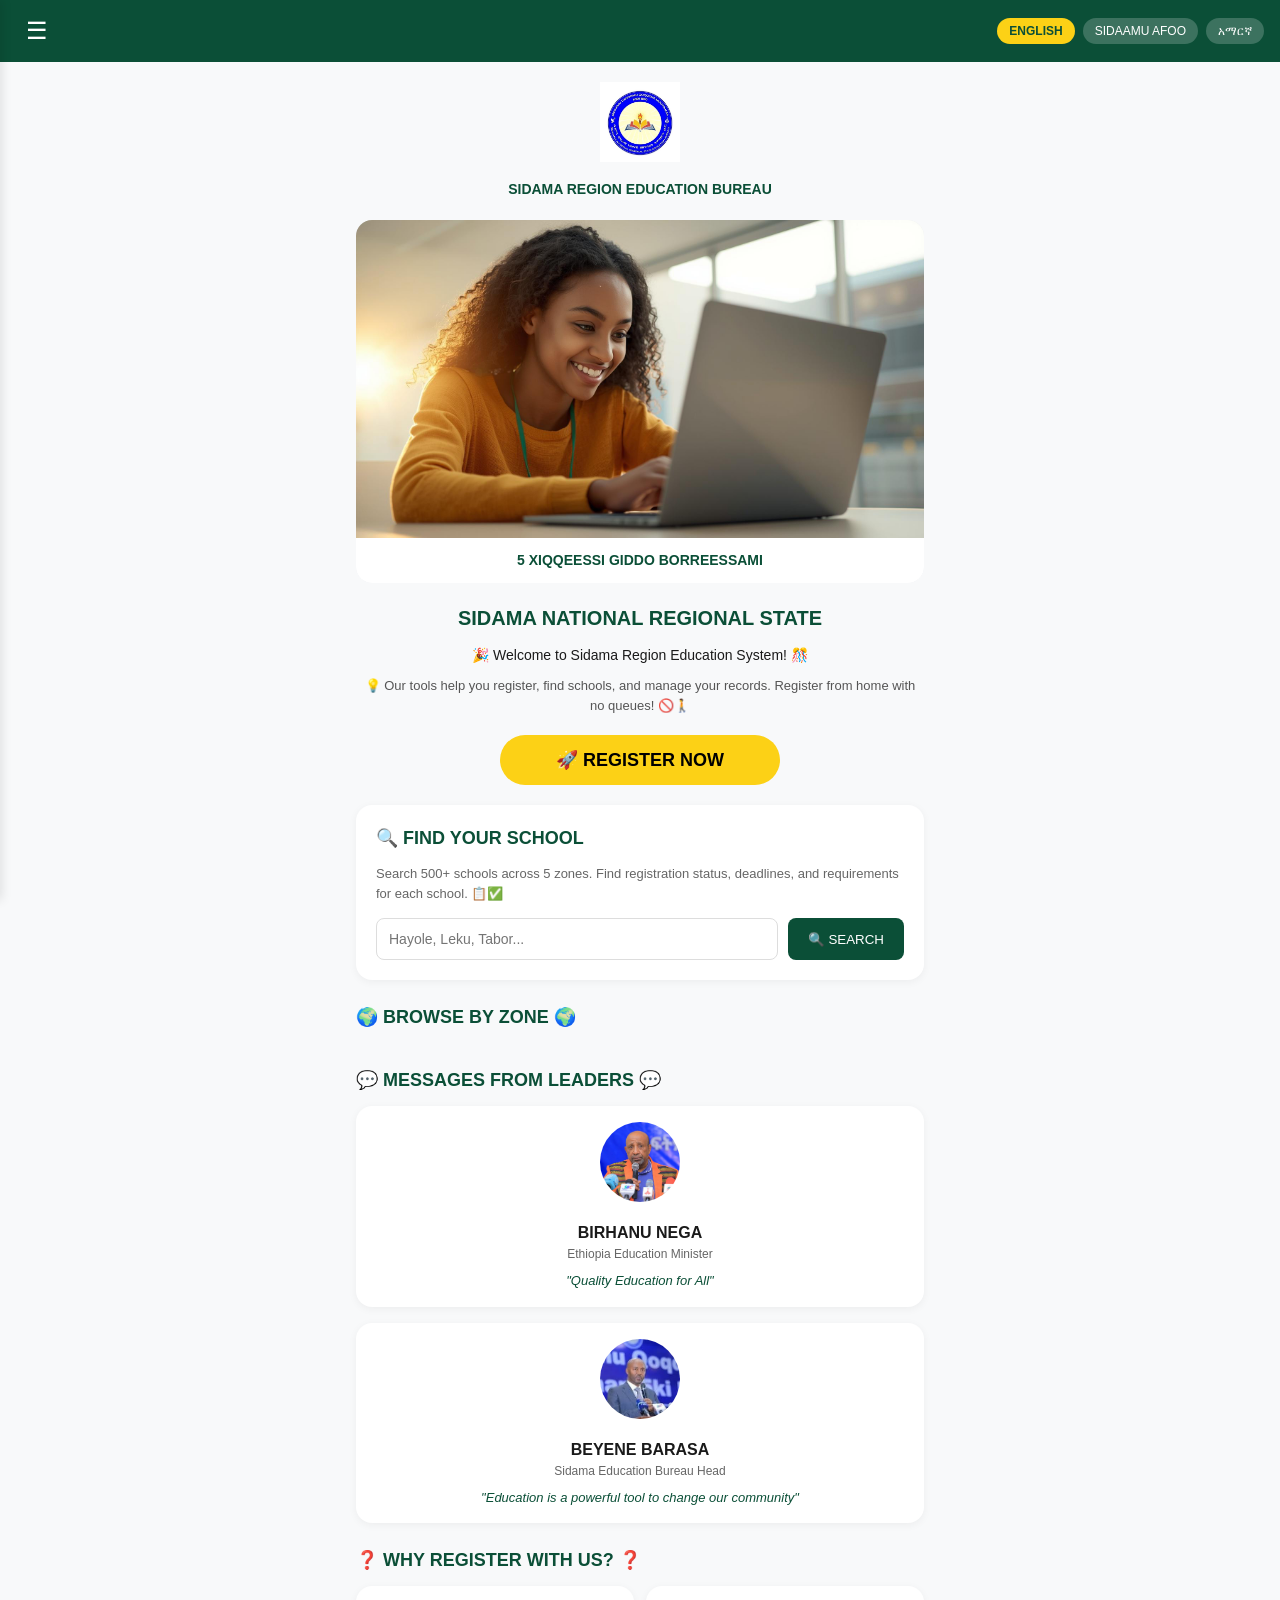
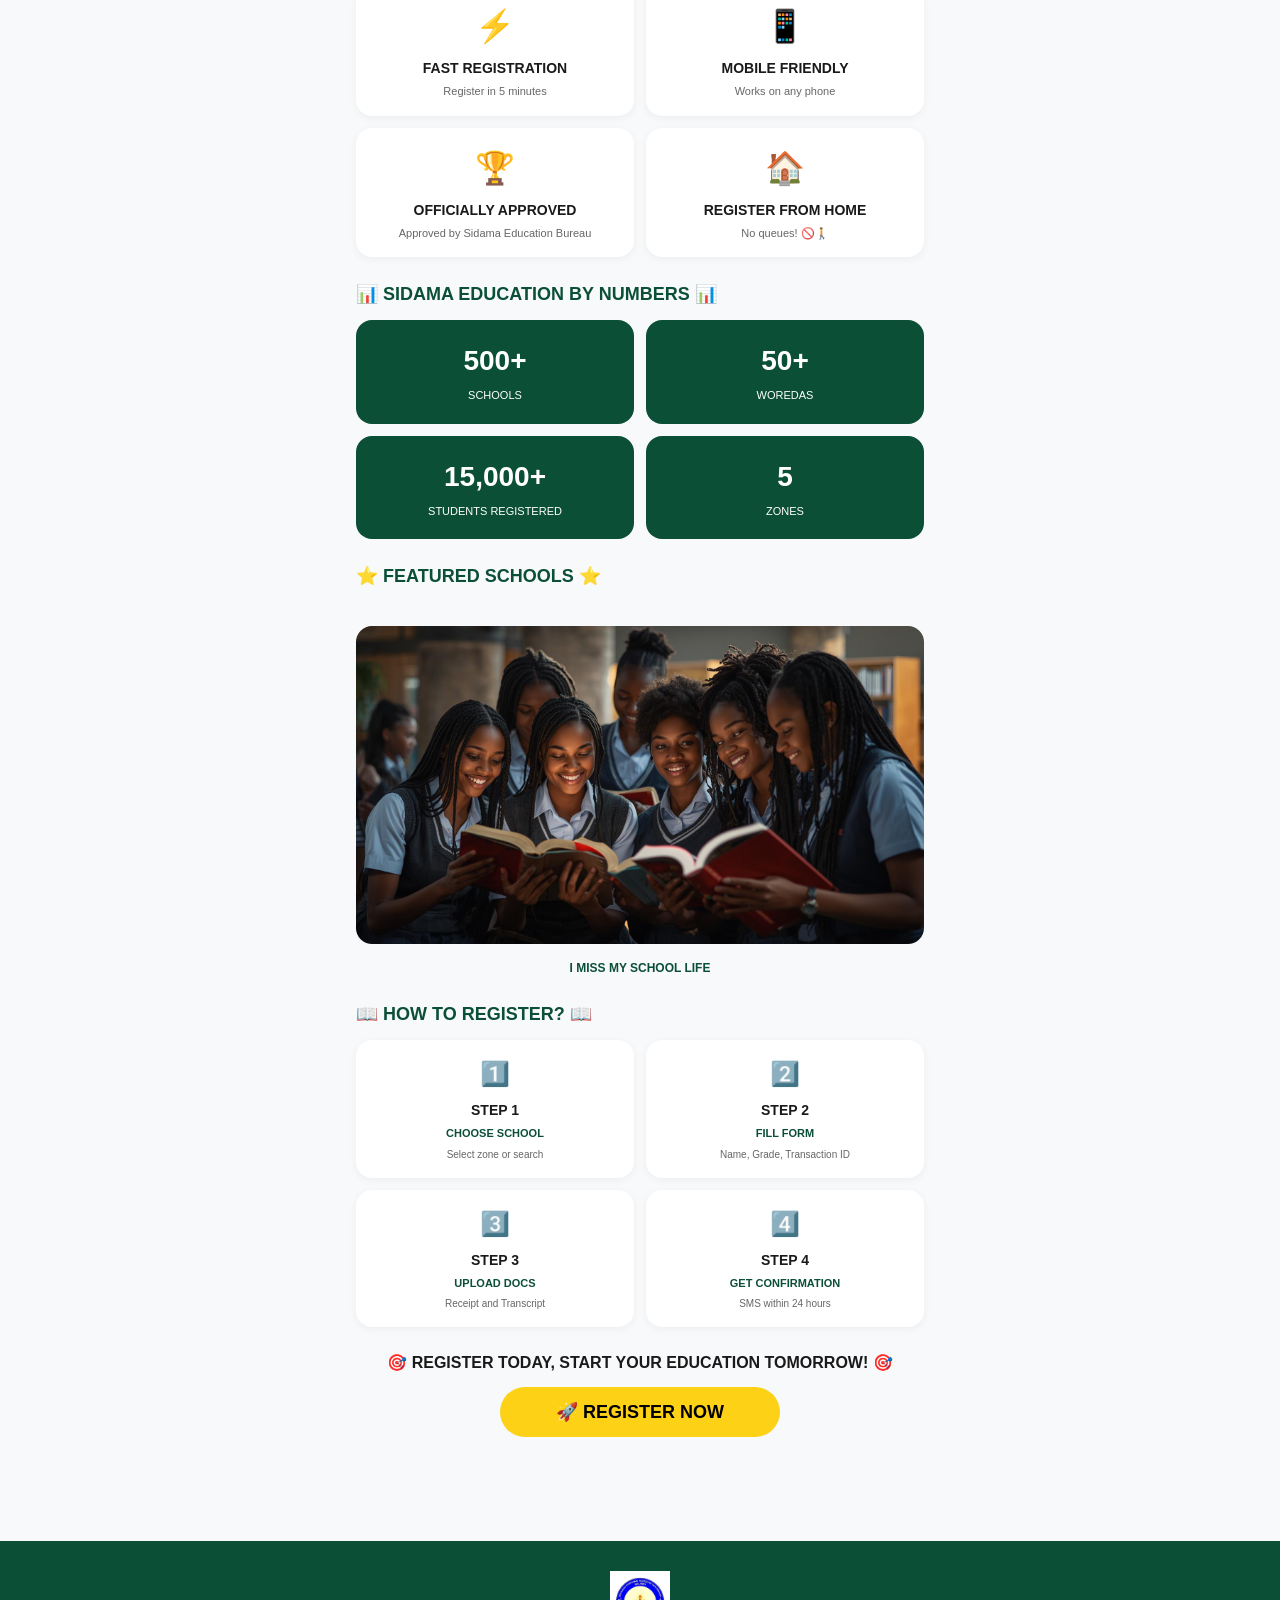
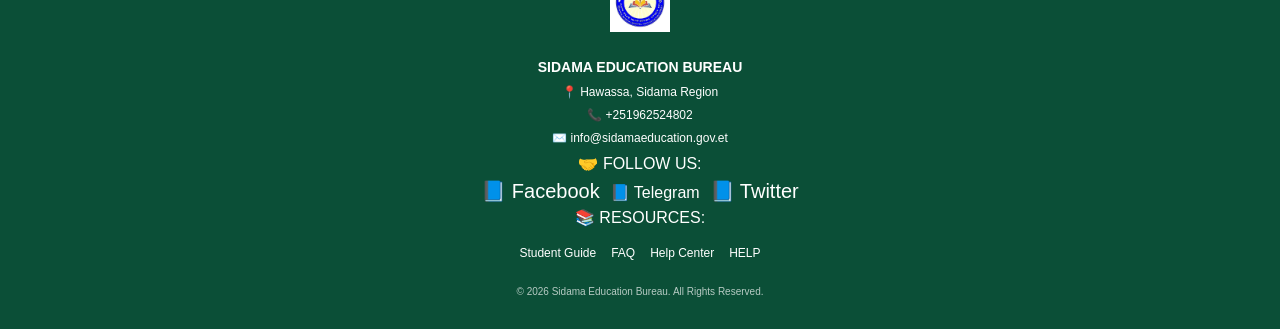
==== index.html @ 93995051 "Add files via upload" ====
<!-- © 2026 Shime1000me. All rights reserved. -->
<!DOCTYPE html>
<html lang="en">
<head>
    <meta charset="UTF-8">
    <meta name="viewport" content="width=device-width, initial-scale=1.0, viewport-fit=cover">
    <meta name="copyright" content="Sidama Education Bureau 2026">
    <title>Sidama Education Portal | Official School Registration</title>
    <meta name="description" content="Official education registration portal for Sidama Region. Register online in English, Amharic, or Sidaamu Afoo. 500+ schools, 5 zones.">
    <meta name="keywords" content="Sidama education, school registration, Sidama Region, online registration">
    <meta name="author" content="Sidama Education Bureau">
    <meta name="robots" content="index, follow">
    <meta property="og:title" content="Sidama Education Portal">
    <meta property="og:description" content="Official education registration portal for Sidama Region">
    <meta property="og:type" content="website">
    <meta property="og:image" content="logo.png">
    <link rel="icon" href="logo.png" type="image/png">
    <link rel="stylesheet" href="style.css">
</head>
<body>

<div class="top-bar">
    <button class="menu-btn" id="menuBtn">☰</button>
    <div class="lang-switcher">
        <button class="lang-btn active" data-lang="en">ENGLISH</button>
        <button class="lang-btn" data-lang="sid">SIDAAMU AFOO</button>
        <button class="lang-btn" data-lang="amh">አማርኛ</button>
    </div>
</div>

<div class="mobile-menu" id="mobileMenu">
    <button class="close-menu" id="closeMenu">✕</button>
    <a href="index.html" data-key="home">HOME</a>
    <a href="search.html" data-key="search">SEARCH</a>
    <a href="zones.html" data-key="zones">ZONES</a>
    <a href="about.html" data-key="about">ABOUT US</a>
    <a href="contact.html" data-key="contact">CONTACT</a>
    <a href="help.html" data-key="help">HELP</a>
    <div class="menu-divider"></div>
    <div class="menu-langs">
        <button data-lang="en">🌐 ENGLISH</button>
        <button data-lang="sid">🌐 SIDAAMU AFOO</button>
        <button data-lang="amh">🌐 አማርኛ</button>
    </div>
</div>

<main>

<div class="logo-box">
    <img src="logo.png" alt="Logo" class="logo-img">
    <h2 class="bureau-name" data-key="bureau">SIDAMA REGION EDUCATION BUREAU</h2>
</div>

<div class="hero-box">
    <img src="registering.jpg" alt="Student registering" class="hero-img">
    <p class="hero-caption" data-key="hero_caption">5 XIQQEESSI GIDDO BORREESSAMI</p>
</div>

<div class="welcome-box">
    <h1 class="region-name" data-key="region">SIDAMA NATIONAL REGIONAL STATE</h1>
    <p class="welcome-text" data-key="welcome">🎉 Welcome to Sidama Region Education System! 🎊</p>
    <p class="info-text" data-key="info">💡 Our tools help you register, find schools, and manage your records. Register from home with no queues! 🚫🚶</p>
</div>

<div class="big-btn-wrap">
    <button class="big-register" id="bigRegisterBtn" data-key="big_register">🚀 REGISTER NOW</button>
</div>

<div class="search-wrap">
    <h3 class="section-title" data-key="search_title">🔍 FIND YOUR SCHOOL</h3>
    <p class="search-desc" data-key="search_desc">Search 500+ schools across 5 zones. Find registration status, deadlines, and requirements for each school. 📋✅</p>
    <div class="search-box">
        <input type="text" id="searchInput" placeholder="Hayole, Leku, Tabor..." class="search-input">
        <button id="searchBtn" class="search-btn" data-key="search_btn">🔍 SEARCH</button>
    </div>
</div>

<div class="zones-wrap">
    <h3 class="section-title" data-key="zones_title">🌍 BROWSE BY ZONE 🌍</h3>
    <div class="zones-grid" id="zonesGrid"></div>
</div>

<div class="leaders-wrap">
    <h3 class="section-title" data-key="leaders_title">💬 MESSAGES FROM LEADERS 💬</h3>
    <div class="leaders-grid">
        <div class="leader-card">
            <img src="birhanu.jpg" alt="Birhanu Nega" class="leader-img">
            <h4>BIRHANU NEGA</h4>
            <p class="leader-title" data-key="birhanu_title">Ethiopia Education Minister</p>
            <p class="quote" data-key="birhanu_quote">"Quality Education for All"</p>
        </div>
        <div class="leader-card">
            <img src="beyene.jpg" alt="Beyene Barasa" class="leader-img">
            <h4>BEYENE BARASA</h4>
            <p class="leader-title" data-key="beyene_title">Sidama Education Bureau Head</p>
            <p class="quote" data-key="beyene_quote">"Education is a powerful tool to change our community"</p>
        </div>
    </div>
</div>

<div class="benefits-wrap">
    <h3 class="section-title" data-key="benefits_title">❓ WHY REGISTER WITH US? ❓</h3>
    <div class="benefits-grid">
        <div class="benefit-card"><div class="benefit-icon">⚡</div><h4 data-key="benefit1_title">FAST REGISTRATION</h4><p data-key="benefit1_desc">Register in 5 minutes</p></div>
        <div class="benefit-card"><div class="benefit-icon">📱</div><h4 data-key="benefit2_title">MOBILE FRIENDLY</h4><p data-key="benefit2_desc">Works on any phone</p></div>
        <div class="benefit-card"><div class="benefit-icon">🏆</div><h4 data-key="benefit3_title">OFFICIALLY APPROVED</h4><p data-key="benefit3_desc">Approved by Sidama Education Bureau</p></div>
        <div class="benefit-card"><div class="benefit-icon">🏠</div><h4 data-key="benefit4_title">REGISTER FROM HOME</h4><p data-key="benefit4_desc">No queues! 🚫🚶</p></div>
    </div>
</div>

<div class="stats-wrap">
    <h3 class="section-title" data-key="stats_title">📊 SIDAMA EDUCATION BY NUMBERS 📊</h3>
    <div class="stats-grid">
        <div class="stat-card"><div class="stat-number">500+</div><div class="stat-label" data-key="stat_schools">SCHOOLS</div></div>
        <div class="stat-card"><div class="stat-number">50+</div><div class="stat-label" data-key="stat_woredas">WOREDAS</div></div>
        <div class="stat-card"><div class="stat-number">15,000+</div><div class="stat-label" data-key="stat_students">STUDENTS REGISTERED</div></div>
        <div class="stat-card"><div class="stat-number">5</div><div class="stat-label" data-key="stat_zones">ZONES</div></div>
    </div>
</div>

<div class="featured-wrap">
    <h3 class="section-title" data-key="featured_title">⭐ FEATURED SCHOOLS ⭐</h3>
    <div class="schools-grid" id="featuredSchoolsGrid"></div>
</div>

<div class="reading-wrap">
    <img src="reading.jpg" alt="Students reading" class="reading-img">
    <p class="reading-caption" data-key="reading_caption">I MISS MY SCHOOL LIFE</p>
</div>

<div class="howit-wrap">
    <h3 class="section-title" data-key="how_title">📖 HOW TO REGISTER? 📖</h3>
    <div class="steps-grid">
        <div class="step-card"><div class="step-num">1️⃣</div><div class="step-title" data-key="step1_title">STEP 1</div><div class="step-desc" data-key="step1_desc">CHOOSE SCHOOL</div><div class="step-detail" data-key="step1_detail">Select zone or search</div></div>
        <div class="step-card"><div class="step-num">2️⃣</div><div class="step-title" data-key="step2_title">STEP 2</div><div class="step-desc" data-key="step2_desc">FILL FORM</div><div class="step-detail" data-key="step2_detail">Name, Grade, Transaction ID</div></div>
        <div class="step-card"><div class="step-num">3️⃣</div><div class="step-title" data-key="step3_title">STEP 3</div><div class="step-desc" data-key="step3_desc">UPLOAD DOCS</div><div class="step-detail" data-key="step3_detail">Receipt and Transcript</div></div>
        <div class="step-card"><div class="step-num">4️⃣</div><div class="step-title" data-key="step4_title">STEP 4</div><div class="step-desc" data-key="step4_desc">GET CONFIRMATION</div><div class="step-detail" data-key="step4_detail">SMS within 24 hours</div></div>
    </div>
</div>

<div class="cta-wrap">
    <div class="cta-text" data-key="cta_text">🎯 REGISTER TODAY, START YOUR EDUCATION TOMORROW! 🎯</div>
    <button class="big-register" id="bigRegisterBtnBottom" data-key="big_register">🚀 REGISTER NOW</button>
</div>

</main>

<footer>
    <div class="footer-logo"><img src="logo.png" alt="Logo" class="footer-logo-img"><h3 data-key="footer_bureau">SIDAMA EDUCATION BUREAU</h3></div>
    <div class="footer-contact"><p>📍 Hawassa, Sidama Region</p><p>📞 +251962524802</p><p><a href="https://t.me/shimetechsolutions" target="_blank">✉️ info@sidamaeducation.gov.et</a></p></div>
    <div class="footer-social"><p data-key="follow_us">🤝 FOLLOW US:</p><div class="social-icons"><span class="social-link" data-message="Telegram is recommended!">📘 Facebook</span><a href="https://t.me/shimetechsolutions" target="_blank" style="color:white; text-decoration:none;">📘 Telegram</a><span class="social-link" data-message="Telegram is recommended!">📘 Twitter</span></div></div>
    <div class="footer-resources"><p data-key="resources">📚 RESOURCES:</p><ul><li><a href="help.html#student-guide" data-key="student_guide">Student Guide</a></li><li><a href="help.html#faq" data-key="faq">FAQ</a></li><li><a href="help.html#help-center" data-key="help_center">Help Center</a></li><li><a href="help.html" data-key="help">HELP</a></li></ul></div>
    <div class="footer-copyright"><p>© 2026 Sidama Education Bureau. All Rights Reserved.</p></div>
</footer>

<script src="main.js"></script>
</body>
</html>
---- style.css ----
/* © 2026 Shime1000me. All rights reserved. */

/* ==========================================
   ALL STYLES FROM ALL PAGES
   ========================================== */

/* 1. RESET & BASE */
* {
    margin: 0;
    padding: 0;
    box-sizing: border-box;
}

body {
    font-family: -apple-system, BlinkMacSystemFont, 'Segoe UI', Roboto, Helvetica, Arial, sans-serif;
    background: #f8f9fa;
    color: #1a1a1a;
    line-height: 1.5;
}

/* 2. TOP BAR */
.top-bar {
    background: #0b4f37;
    padding: 12px 16px;
    display: flex;
    justify-content: space-between;
    align-items: center;
    position: sticky;
    top: 0;
    z-index: 100;
}

.menu-btn {
    background: none;
    border: none;
    color: white;
    font-size: 24px;
    cursor: pointer;
    padding: 5px 10px;
}

.lang-switcher {
    display: flex;
    gap: 8px;
}

.lang-btn {
    background: rgba(255,255,255,0.2);
    border: none;
    color: white;
    padding: 6px 12px;
    border-radius: 20px;
    font-size: 12px;
    cursor: pointer;
}

.lang-btn.active {
    background: #fcd116;
    color: #0b4f37;
    font-weight: bold;
}

/* 3. MOBILE MENU */
.mobile-menu {
    position: fixed;
    top: 0;
    left: -280px;
    width: 280px;
    height: 100%;
    background: white;
    box-shadow: 2px 0 10px rgba(0,0,0,0.1);
    z-index: 200;
    transition: left 0.3s ease;
    padding: 20px;
}

.mobile-menu.open {
    left: 0;
}

.close-menu {
    background: none;
    border: none;
    font-size: 24px;
    float: right;
    cursor: pointer;
    margin-bottom: 20px;
}

.mobile-menu a {
    display: block;
    padding: 12px 0;
    color: #333;
    text-decoration: none;
    border-bottom: 1px solid #eee;
}

.menu-divider {
    height: 1px;
    background: #ddd;
    margin: 15px 0;
}

.menu-langs button {
    background: #f0f0f0;
    border: none;
    padding: 10px;
    border-radius: 8px;
    width: 100%;
    text-align: left;
    margin: 5px 0;
    cursor: pointer;
}

/* 4. MAIN CONTENT */
main {
    max-width: 600px;
    margin: 0 auto;
    padding: 20px 16px 40px;
}

/* 5. BACK BUTTON */
.back-btn {
    background: none;
    border: none;
    color: #0b4f37;
    font-size: 16px;
    cursor: pointer;
    margin-bottom: 20px;
    display: inline-flex;
    align-items: center;
    gap: 5px;
}

/* 6. PAGE TITLE */
.page-title {
    font-size: 24px;
    color: #0b4f37;
    margin-bottom: 20px;
    text-align: center;
}

/* 7. ZONES */
.zones-grid {
    display: flex;
    flex-direction: column;
    gap: 16px;
}

.zone-card {
    background: white;
    border-radius: 16px;
    padding: 20px;
    box-shadow: 0 2px 8px rgba(0,0,0,0.05);
    cursor: pointer;
    transition: transform 0.2s;
}

.zone-card:active {
    transform: scale(0.98);
}

.zone-icon {
    font-size: 32px;
    margin-bottom: 8px;
}

.zone-name {
    font-size: 18px;
    font-weight: bold;
    margin-bottom: 8px;
}

.zone-woredas {
    font-size: 12px;
    color: #666;
    line-height: 1.4;
}

.zone-header {
    font-size: 18px;
    font-weight: bold;
    margin-bottom: 8px;
}

.zone-btn {
    background: #0b4f37;
    color: white;
    border: none;
    padding: 8px 16px;
    border-radius: 20px;
    cursor: pointer;
    font-size: 12px;
}

/* 8. WOREDA */
.woredas-grid {
    display: flex;
    flex-direction: column;
    gap: 12px;
    margin-bottom: 24px;
}

.woreda-card {
    background: white;
    border-radius: 16px;
    padding: 16px;
    box-shadow: 0 2px 8px rgba(0,0,0,0.05);
    display: flex;
    justify-content: space-between;
    align-items: center;
    cursor: pointer;
}

.woreda-name {
    font-size: 16px;
    font-weight: 500;
}

.woreda-btn {
    background: #0b4f37;
    color: white;
    border: none;
    padding: 8px 20px;
    border-radius: 25px;
    cursor: pointer;
    font-size: 12px;
}

.zone-info {
    font-size: 14px;
    color: #666;
    margin-bottom: 20px;
    padding-bottom: 10px;
    border-bottom: 1px solid #eee;
}

/* 9. SCHOOLS */
.schools-section {
    margin-top: 24px;
    padding-top: 20px;
    border-top: 2px solid #eee;
}

.schools-section h3 {
    font-size: 18px;
    color: #0b4f37;
    margin-bottom: 16px;
}

.schools-grid {
    display: flex;
    flex-direction: column;
    gap: 16px;
    margin-bottom: 20px;
}

.school-card {
    background: white;
    border-radius: 16px;
    padding: 16px;
    box-shadow: 0 2px 8px rgba(0,0,0,0.05);
    cursor: pointer;
    transition: transform 0.2s;
}

.school-card:active {
    transform: scale(0.98);
}

.school-card h4 {
    font-size: 16px;
    margin-bottom: 4px;
    color: #0b4f37;
}

.school-location {
    font-size: 12px;
    color: #666;
    margin-bottom: 4px;
}

.school-grades {
    font-size: 12px;
    color: #0b4f37;
    margin-bottom: 4px;
}

.school-rating {
    font-size: 12px;
    color: #fcd116;
    margin-bottom: 12px;
}

.register-btn {
    background: #fcd116;
    border: none;
    padding: 10px 16px;
    border-radius: 25px;
    cursor: pointer;
    font-weight: bold;
    width: 100%;
}

.message-box {
    background: #fff3cd;
    border-radius: 16px;
    padding: 20px;
    text-align: center;
    margin-top: 20px;
}

.message-box p {
    color: #856404;
    margin-bottom: 15px;
}

.more-schools-message {
    background: #e9ecef;
    border-radius: 12px;
    padding: 12px;
    text-align: center;
    font-size: 12px;
    color: #666;
    margin-top: 20px;
}

.no-results {
    text-align: center;
    padding: 40px;
    background: white;
    border-radius: 16px;
    color: #666;
}

/* 10. INDEX PAGE SPECIFIC */
.logo-box {
    text-align: center;
    margin-bottom: 20px;
}

.logo-img {
    width: 80px;
    height: auto;
    margin-bottom: 10px;
}

.bureau-name {
    font-size: 14px;
    color: #0b4f37;
}

.hero-box {
    background: #e9ecef;
    border-radius: 16px;
    overflow: hidden;
    margin-bottom: 20px;
}

.hero-img {
    width: 100%;
    height: auto;
    display: block;
}

.hero-caption {
    text-align: center;
    padding: 12px;
    font-size: 14px;
    color: #0b4f37;
    font-weight: bold;
    background: white;
}

.welcome-box {
    text-align: center;
    margin-bottom: 20px;
}

.region-name {
    font-size: 20px;
    color: #0b4f37;
    margin-bottom: 12px;
}

.welcome-text {
    font-size: 14px;
    margin-bottom: 10px;
}

.info-text {
    font-size: 13px;
    color: #555;
}

.big-btn-wrap {
    text-align: center;
    margin: 20px 0;
}

.big-register {
    background: #fcd116;
    border: none;
    padding: 14px 24px;
    font-size: 18px;
    font-weight: bold;
    border-radius: 50px;
    cursor: pointer;
    width: 100%;
    max-width: 280px;
}

.search-wrap {
    background: white;
    border-radius: 16px;
    padding: 20px;
    margin-bottom: 24px;
    box-shadow: 0 2px 8px rgba(0,0,0,0.05);
}

.section-title {
    font-size: 18px;
    margin-bottom: 12px;
    color: #0b4f37;
}

.search-desc {
    font-size: 13px;
    color: #666;
    margin-bottom: 15px;
}

.search-box {
    display: flex;
    gap: 10px;
}

.search-input {
    flex: 1;
    padding: 12px;
    border: 1px solid #ddd;
    border-radius: 8px;
    font-size: 14px;
}

.search-btn {
    background: #0b4f37;
    color: white;
    border: none;
    padding: 0 20px;
    border-radius: 8px;
    cursor: pointer;
}

.zones-wrap {
    margin-bottom: 24px;
}

.leaders-wrap {
    margin-bottom: 24px;
}

.leaders-grid {
    display: flex;
    flex-direction: column;
    gap: 16px;
}

.leader-card {
    background: white;
    border-radius: 16px;
    padding: 16px;
    text-align: center;
    box-shadow: 0 2px 8px rgba(0,0,0,0.05);
}

.leader-img {
    width: 80px;
    height: 80px;
    border-radius: 50%;
    object-fit: cover;
    margin-bottom: 12px;
}

.leader-title {
    font-size: 12px;
    color: #666;
    margin-bottom: 8px;
}

.quote {
    font-size: 13px;
    font-style: italic;
    color: #0b4f37;
}

.benefits-wrap {
    margin-bottom: 24px;
}

.benefits-grid {
    display: grid;
    grid-template-columns: repeat(2, 1fr);
    gap: 12px;
}

.benefit-card {
    background: white;
    border-radius: 16px;
    padding: 16px;
    text-align: center;
    box-shadow: 0 2px 8px rgba(0,0,0,0.05);
}

.benefit-icon {
    font-size: 32px;
    margin-bottom: 8px;
}

.benefit-card h4 {
    font-size: 14px;
    margin-bottom: 4px;
}

.benefit-card p {
    font-size: 11px;
    color: #666;
}

.stats-wrap {
    margin-bottom: 24px;
}

.stats-grid {
    display: grid;
    grid-template-columns: repeat(2, 1fr);
    gap: 12px;
}

.stat-card {
    background: #0b4f37;
    color: white;
    border-radius: 16px;
    padding: 20px;
    text-align: center;
}

.stat-number {
    font-size: 28px;
    font-weight: bold;
}

.stat-label {
    font-size: 11px;
    margin-top: 5px;
}

.featured-wrap {
    margin-bottom: 24px;
}

.reading-wrap {
    margin-bottom: 24px;
}

.reading-img {
    width: 100%;
    border-radius: 16px;
}

.reading-caption {
    text-align: center;
    font-size: 12px;
    margin-top: 8px;
    color: #0b4f37;
    font-weight: bold;
}

.howit-wrap {
    margin-bottom: 24px;
}

.steps-grid {
    display: grid;
    grid-template-columns: repeat(2, 1fr);
    gap: 12px;
}

.step-card {
    background: white;
    border-radius: 16px;
    padding: 16px;
    text-align: center;
    box-shadow: 0 2px 8px rgba(0,0,0,0.05);
}

.step-num {
    font-size: 24px;
    margin-bottom: 8px;
}

.step-title {
    font-weight: bold;
    font-size: 14px;
    margin-bottom: 4px;
}

.step-desc {
    font-size: 11px;
    color: #0b4f37;
    font-weight: bold;
}

.step-detail {
    font-size: 10px;
    color: #666;
    margin-top: 5px;
}

.cta-wrap {
    text-align: center;
    margin: 24px 0;
}

.cta-text {
    font-size: 16px;
    font-weight: bold;
    margin-bottom: 12px;
}

/* 11. ABOUT PAGE */
.about-logo {
    text-align: center;
    margin-bottom: 24px;
}

.about-logo-img {
    width: 100px;
    height: auto;
}

.about-section {
    background: white;
    border-radius: 20px;
    padding: 24px;
    margin-bottom: 20px;
    box-shadow: 0 2px 8px rgba(0,0,0,0.05);
}

.about-section h2 {
    font-size: 20px;
    color: #0b4f37;
    margin-bottom: 12px;
}

.about-section p {
    font-size: 14px;
    color: #555;
    line-height: 1.6;
    margin-bottom: 12px;
}

.values-list {
    list-style: none;
    padding: 0;
}

.values-list li {
    padding: 8px 0;
    font-size: 14px;
    color: #555;
    border-bottom: 1px solid #eee;
}

.values-list li:last-child {
    border-bottom: none;
}

.values-list li strong {
    color: #0b4f37;
}

/* 12. CONTACT PAGE */
.contact-logo {
    text-align: center;
    margin-bottom: 24px;
}

.contact-logo-img {
    width: 100px;
    height: auto;
}

.contact-card {
    background: white;
    border-radius: 20px;
    padding: 24px;
    margin-bottom: 20px;
    box-shadow: 0 2px 8px rgba(0,0,0,0.05);
}

.contact-card h2 {
    font-size: 20px;
    color: #0b4f37;
    margin-bottom: 16px;
    display: flex;
    align-items: center;
    gap: 8px;
}

.contact-info {
    list-style: none;
    padding: 0;
}

.contact-info li {
    display: flex;
    align-items: center;
    gap: 12px;
    padding: 12px 0;
    border-bottom: 1px solid #eee;
}

.contact-info li:last-child {
    border-bottom: none;
}

.contact-icon {
    font-size: 20px;
    width: 32px;
}

.contact-info a {
    color: #0b4f37;
    text-decoration: none;
}

.office-hours {
    margin-top: 12px;
    padding: 12px;
    background: #e9ecef;
    border-radius: 12px;
}

.office-hours p {
    font-size: 14px;
    margin: 5px 0;
}

.map-placeholder {
    background: #e9ecef;
    border-radius: 16px;
    padding: 40px;
    text-align: center;
    color: #666;
    font-size: 14px;
}

/* 13. HELP/FAQ PAGE */
.help-logo {
    text-align: center;
    margin-bottom: 24px;
}

.help-logo-img {
    width: 100px;
    height: auto;
}

.faq-section {
    background: white;
    border-radius: 20px;
    padding: 24px;
    margin-bottom: 20px;
    box-shadow: 0 2px 8px rgba(0,0,0,0.05);
}

.faq-section h2 {
    font-size: 20px;
    color: #0b4f37;
    margin-bottom: 16px;
    display: flex;
    align-items: center;
    gap: 8px;
}

.faq-item {
    border-bottom: 1px solid #eee;
    padding: 16px 0;
}

.faq-item:last-child {
    border-bottom: none;
}

.faq-question {
    font-weight: bold;
    font-size: 16px;
    color: #0b4f37;
    cursor: pointer;
    display: flex;
    justify-content: space-between;
    align-items: center;
}

.faq-question:hover {
    color: #fcd116;
}

.faq-answer {
    font-size: 14px;
    color: #555;
    line-height: 1.6;
    margin-top: 10px;
    padding-left: 20px;
    display: none;
}

.faq-answer.show {
    display: block;
}

.expand-icon {
    font-size: 18px;
    transition: transform 0.3s;
}

.faq-question.active .expand-icon {
    transform: rotate(180deg);
}

.contact-support {
    background: #e9ecef;
    border-radius: 16px;
    padding: 20px;
    text-align: center;
    margin-top: 20px;
}

.contact-support p {
    margin-bottom: 12px;
    font-size: 14px;
}

.contact-support a {
    color: #0b4f37;
    text-decoration: none;
    font-weight: bold;
}

/* 14. SEARCH PAGE */
.search-query {
    font-size: 14px;
    color: #666;
    margin-bottom: 20px;
    padding: 12px;
    background: #e9ecef;
    border-radius: 12px;
}

.results-count {
    font-size: 14px;
    font-weight: bold;
    margin-bottom: 16px;
    color: #0b4f37;
}

/* 15. FOOTER */
footer {
    background: #0b4f37;
    color: white;
    padding: 30px 20px;
    text-align: center;
    margin-top: 40px;
}

.footer-logo-img {
    width: 60px;
    height: auto;
    margin-bottom: 10px;
}

.footer-logo h3 {
    font-size: 14px;
    margin-top: 8px;
}

.footer-contact p {
    font-size: 12px;
    margin: 5px 0;
}

.footer-contact a {
    color: white;
    text-decoration: none;
}

.social-icons span {
    margin: 0 10px;
    font-size: 20px;
    cursor: pointer;
}

.footer-resources ul {
    list-style: none;
    display: flex;
    flex-wrap: wrap;
    justify-content: center;
    gap: 15px;
    margin: 10px 0;
}

.footer-resources a {
    color: white;
    text-decoration: none;
    font-size: 12px;
    cursor: pointer;
}

.footer-copyright {
    font-size: 10px;
    margin-top: 20px;
    opacity: 0.7;
}

/* 16. RESPONSIVE */
@media (max-width: 480px) {
    .benefits-grid {
        grid-template-columns: 1fr 1fr;
    }
    
    .stats-grid {
        grid-template-columns: 1fr 1fr;
    }
    
    .steps-grid {
        grid-template-columns: 1fr 1fr;
    }
    
    .big-register {
        font-size: 16px;
        padding: 12px 20px;
    }
    
    .lang-btn {
        font-size: 10px;
        padding: 4px 8px;
    }
}
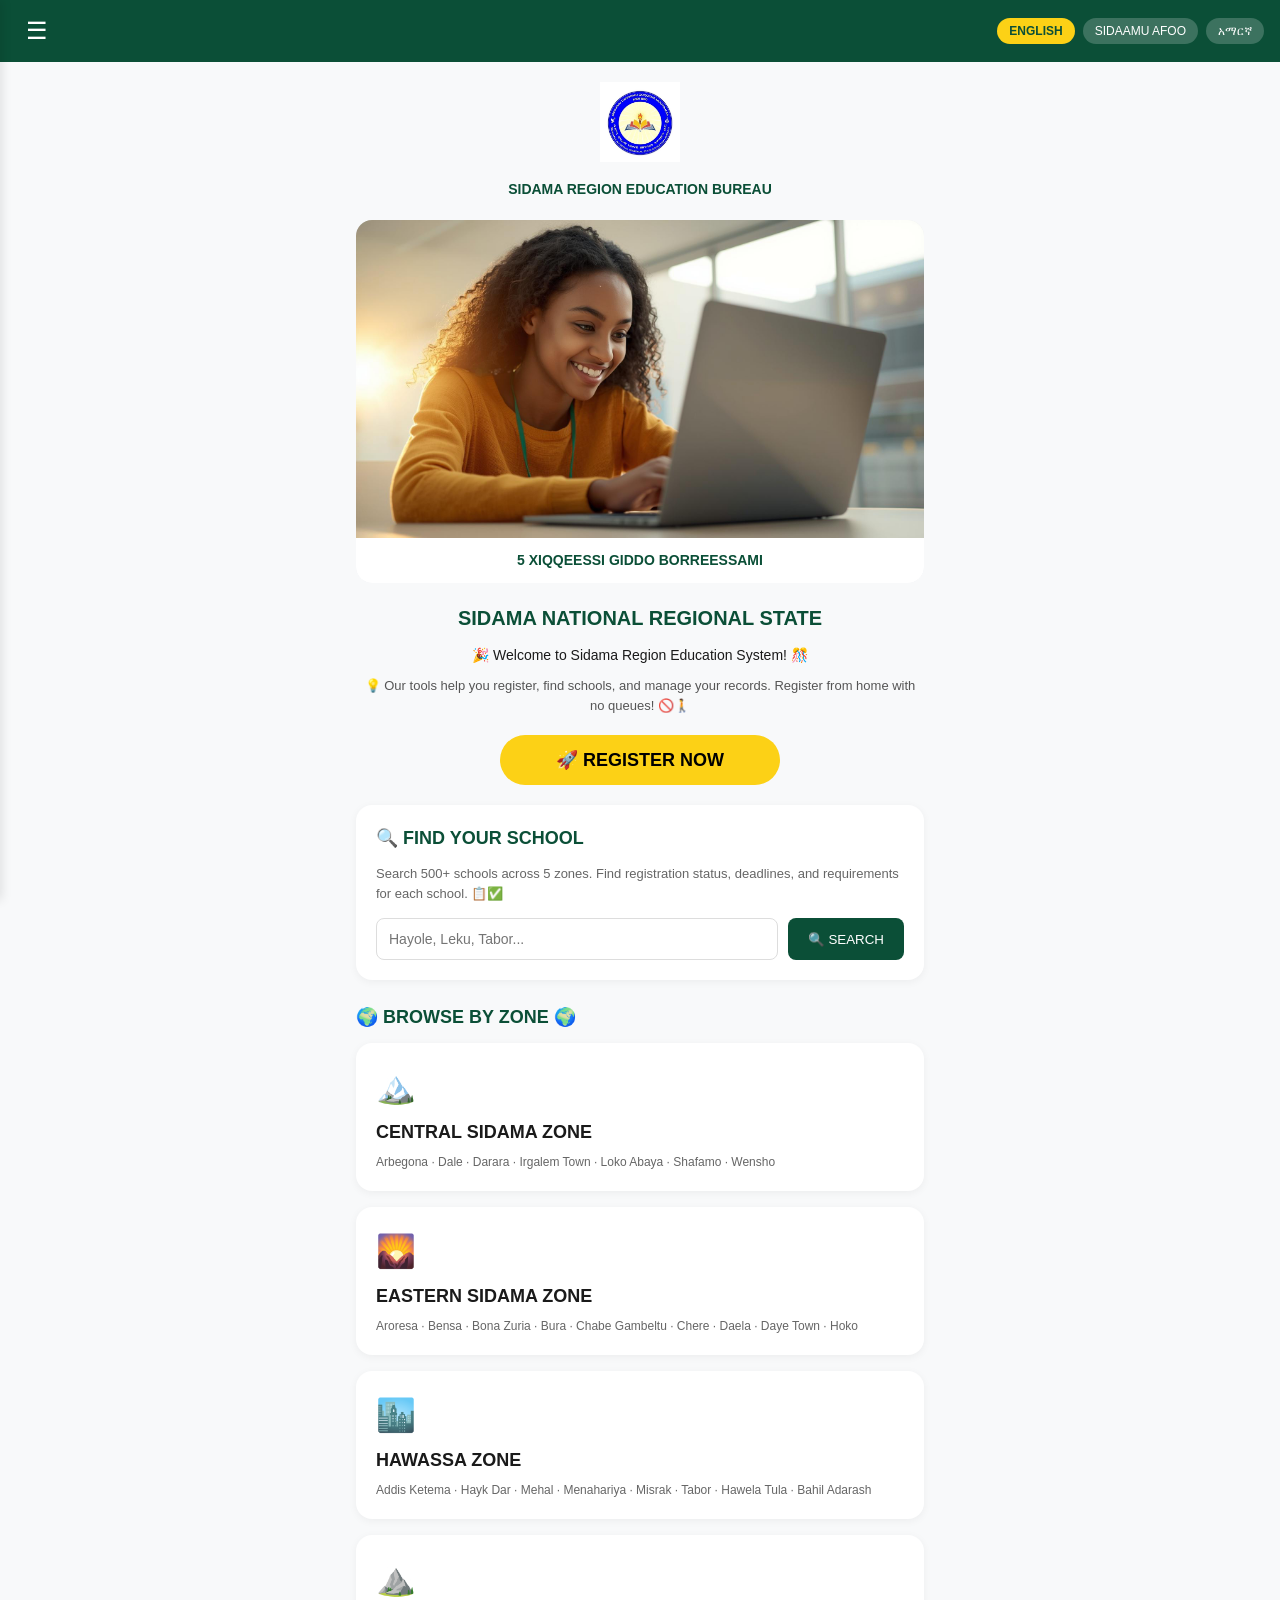
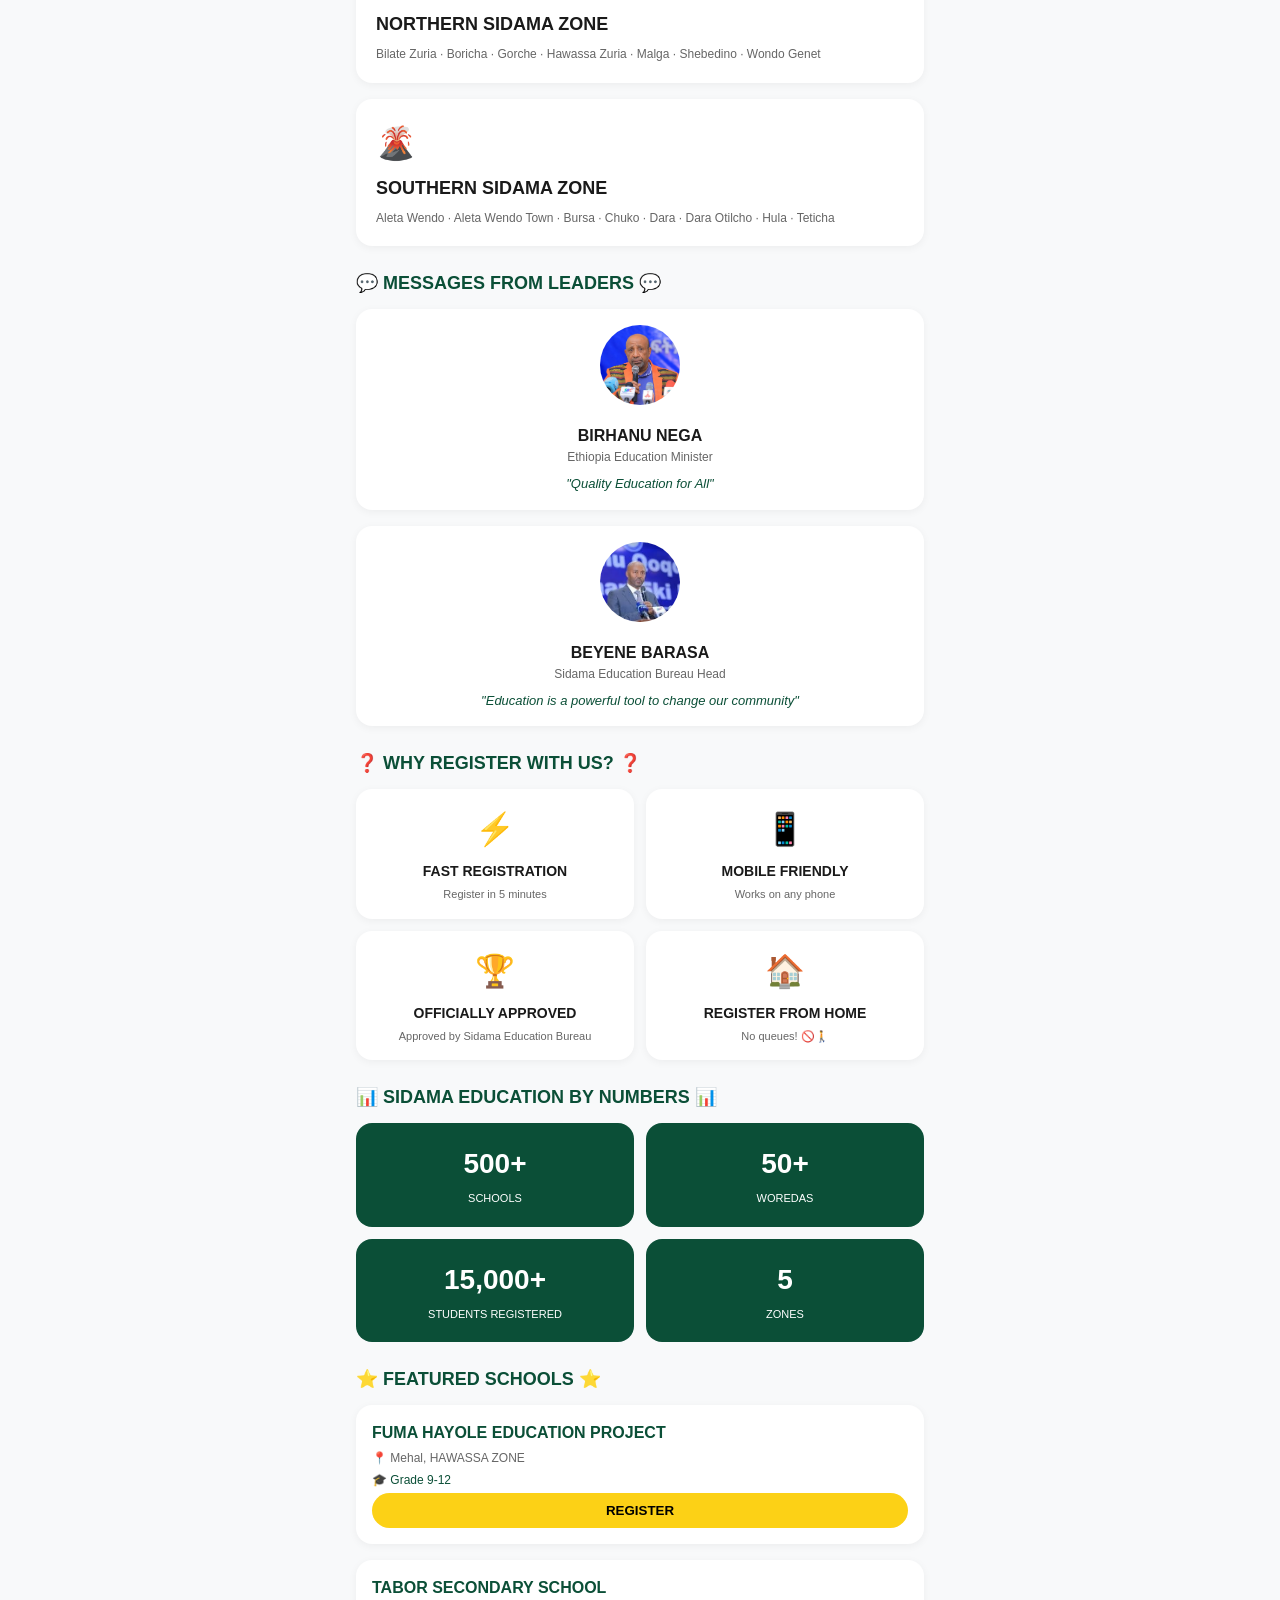
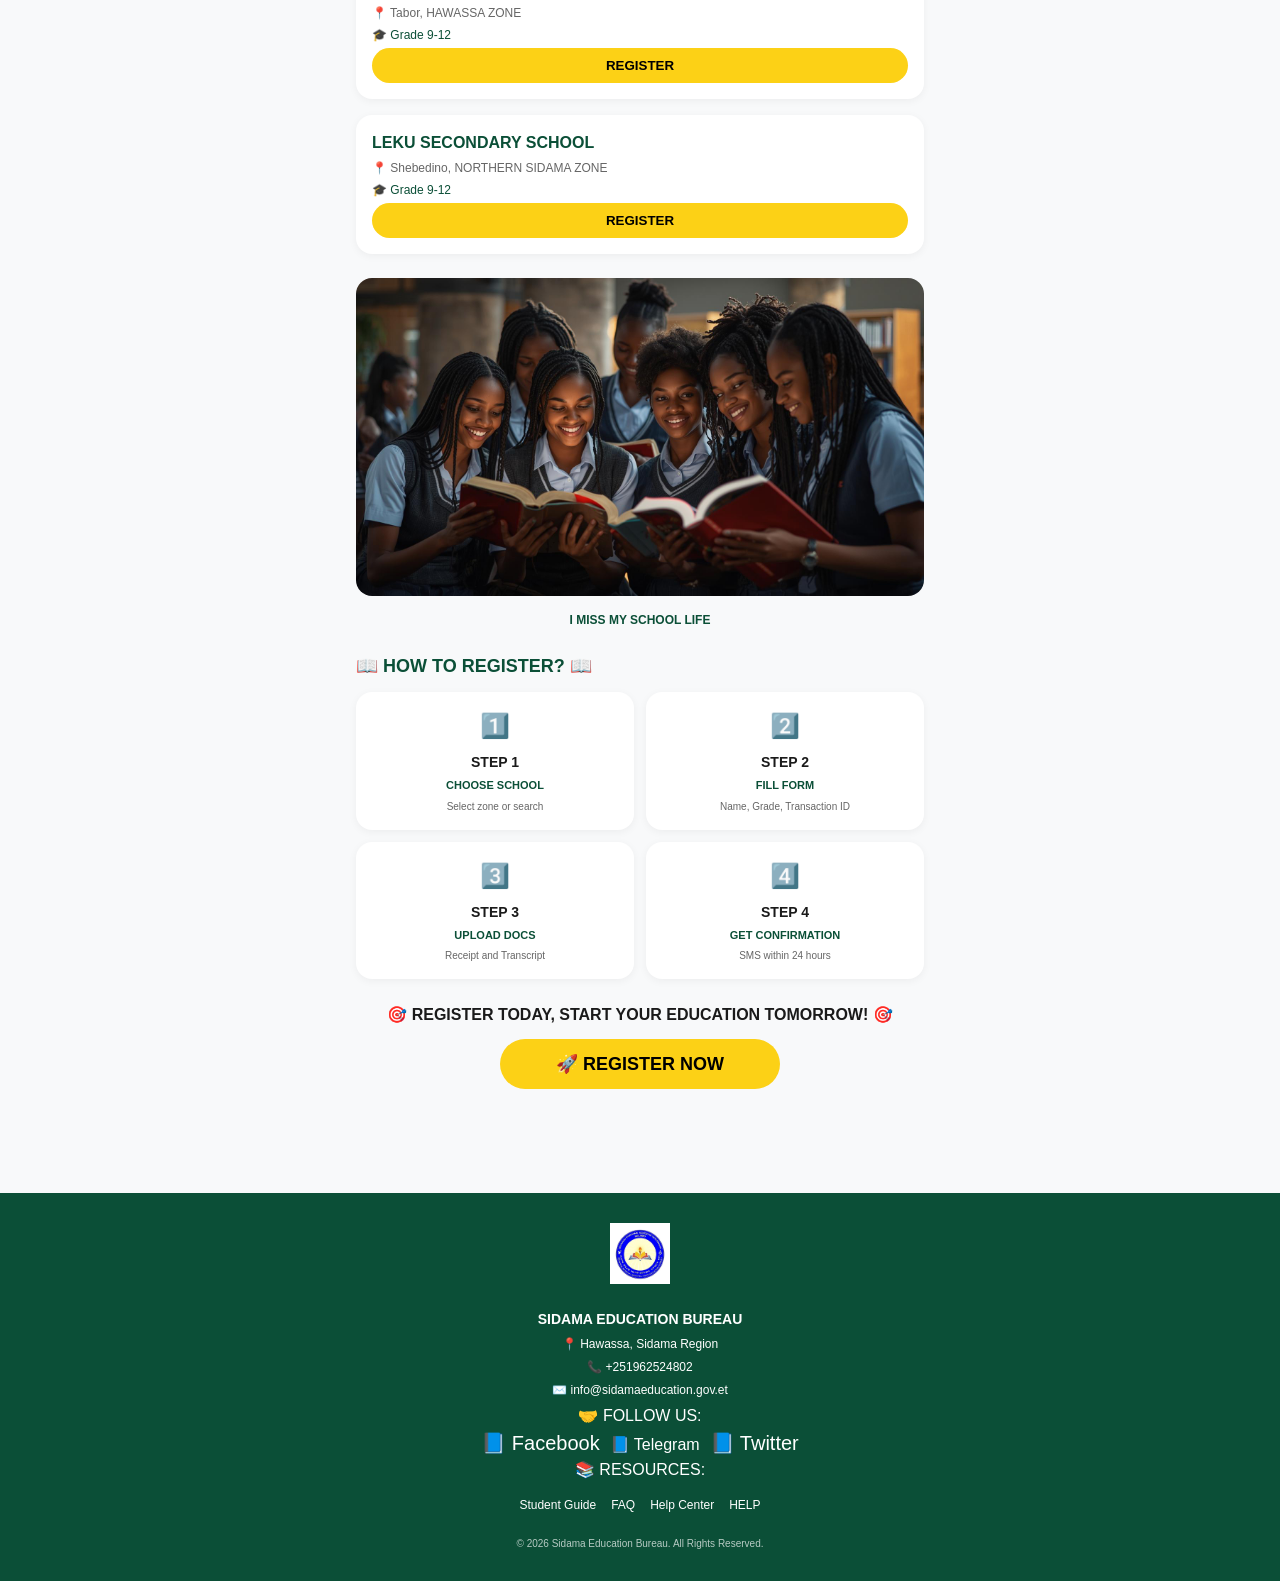
==== commit 2d857dbd: "Remove initialization script from index.html Removed the DOMContentLoaded event listener and related" ====
--- a/index.html
+++ b/index.html
@@ -155,4 +155,4 @@
 
 <script src="main.js"></script>
 </body>
-</html>+        </html>
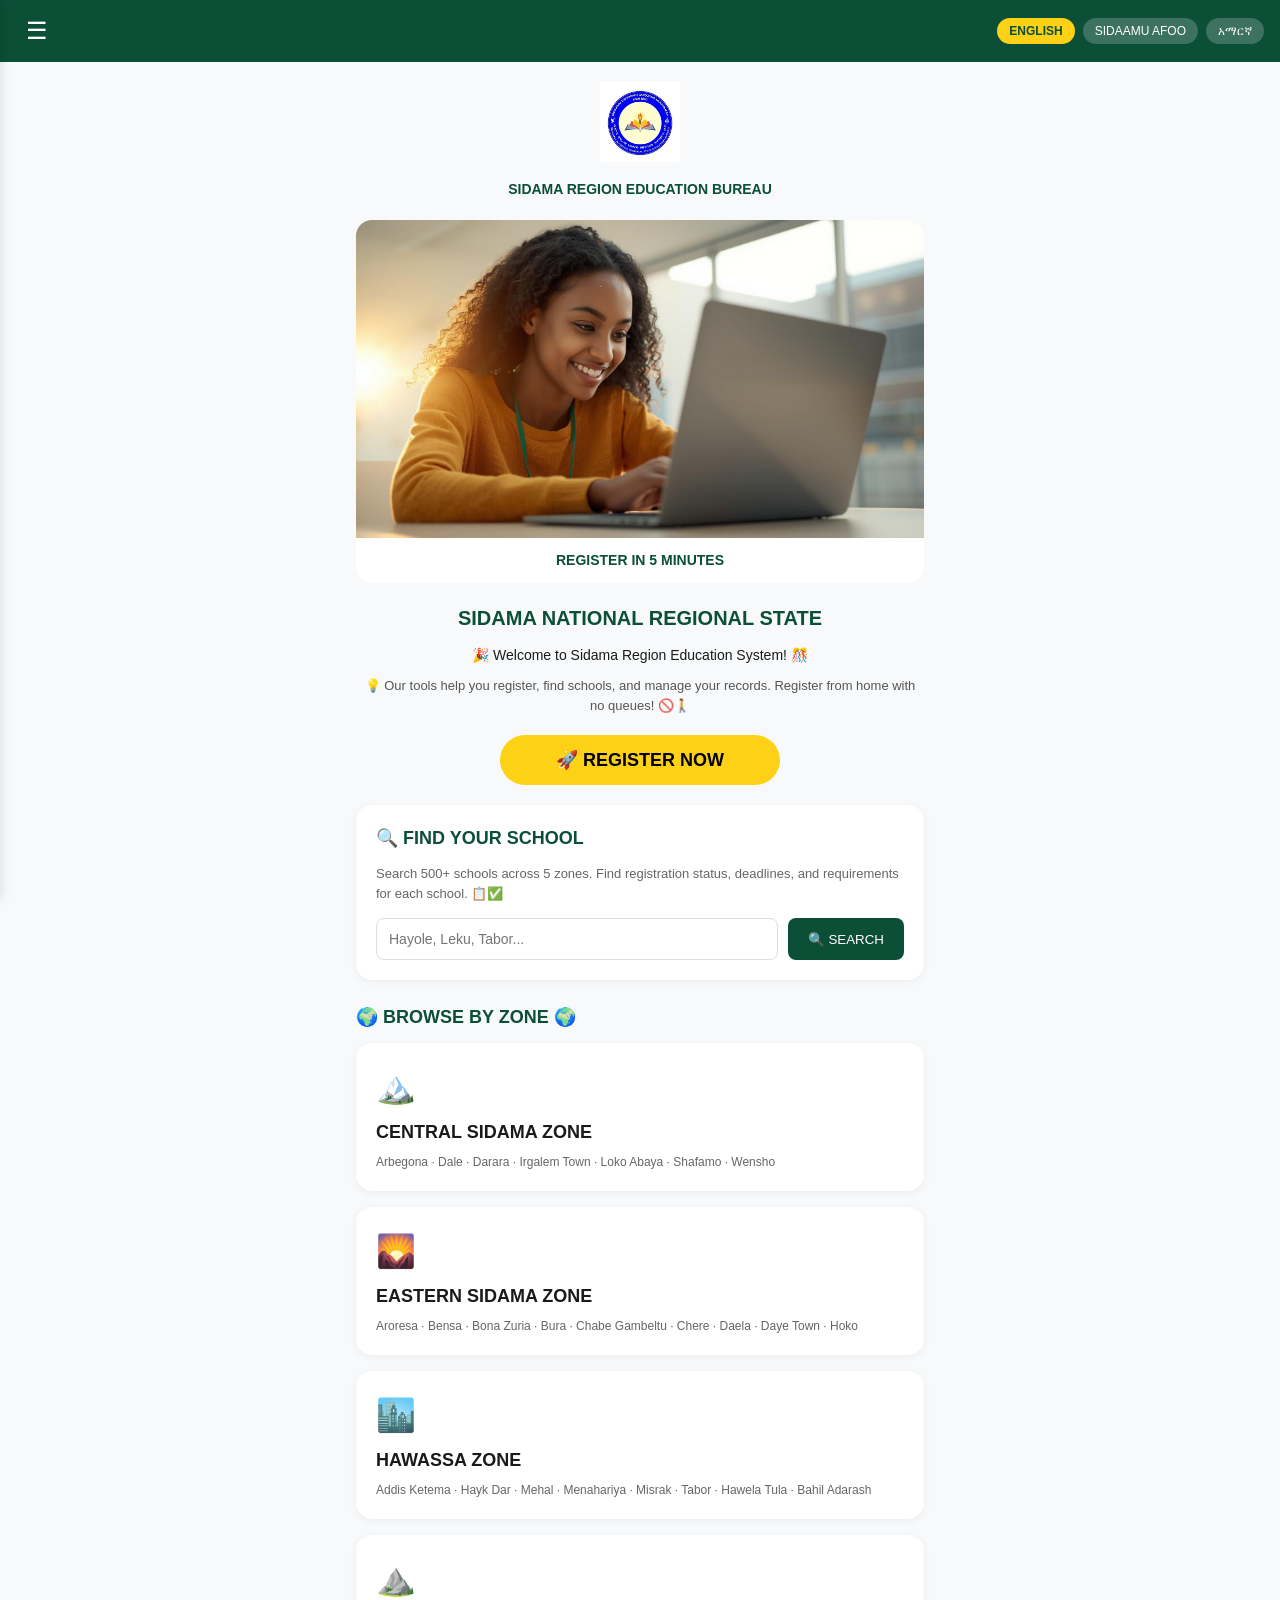
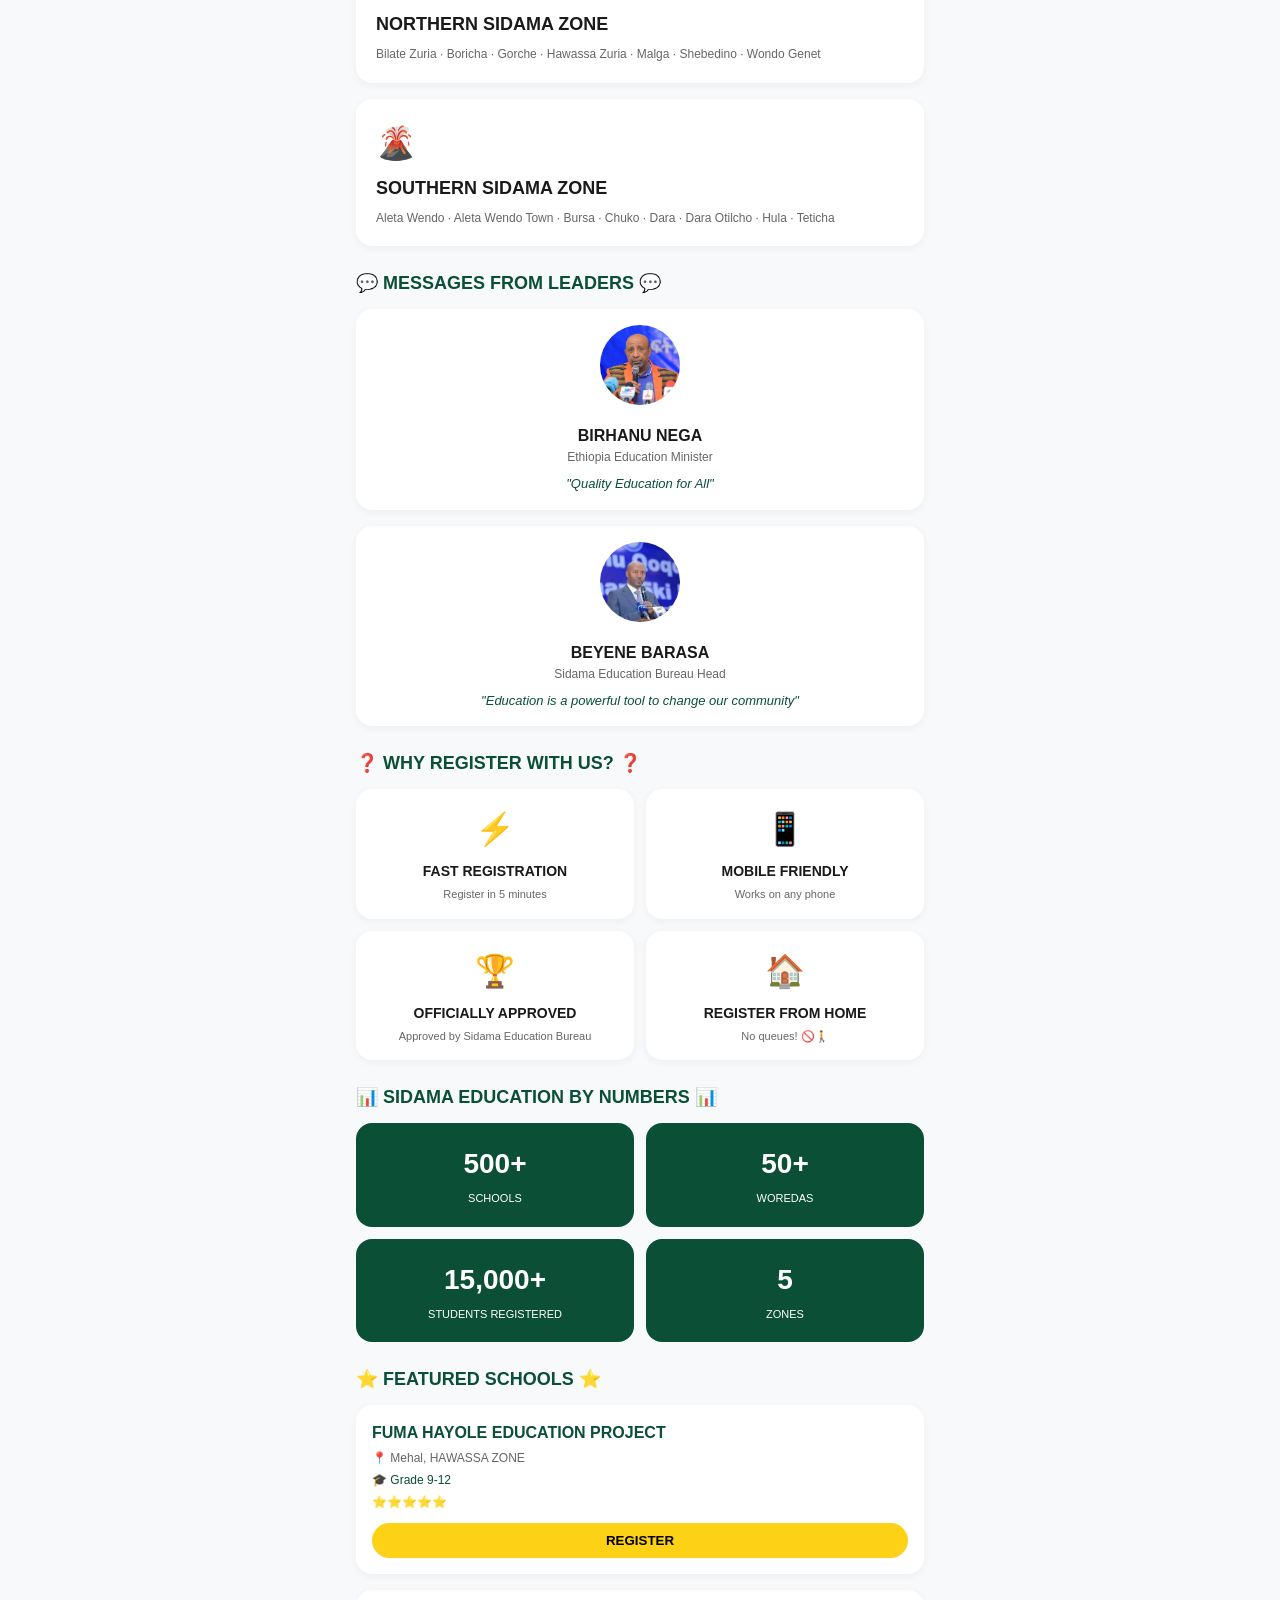
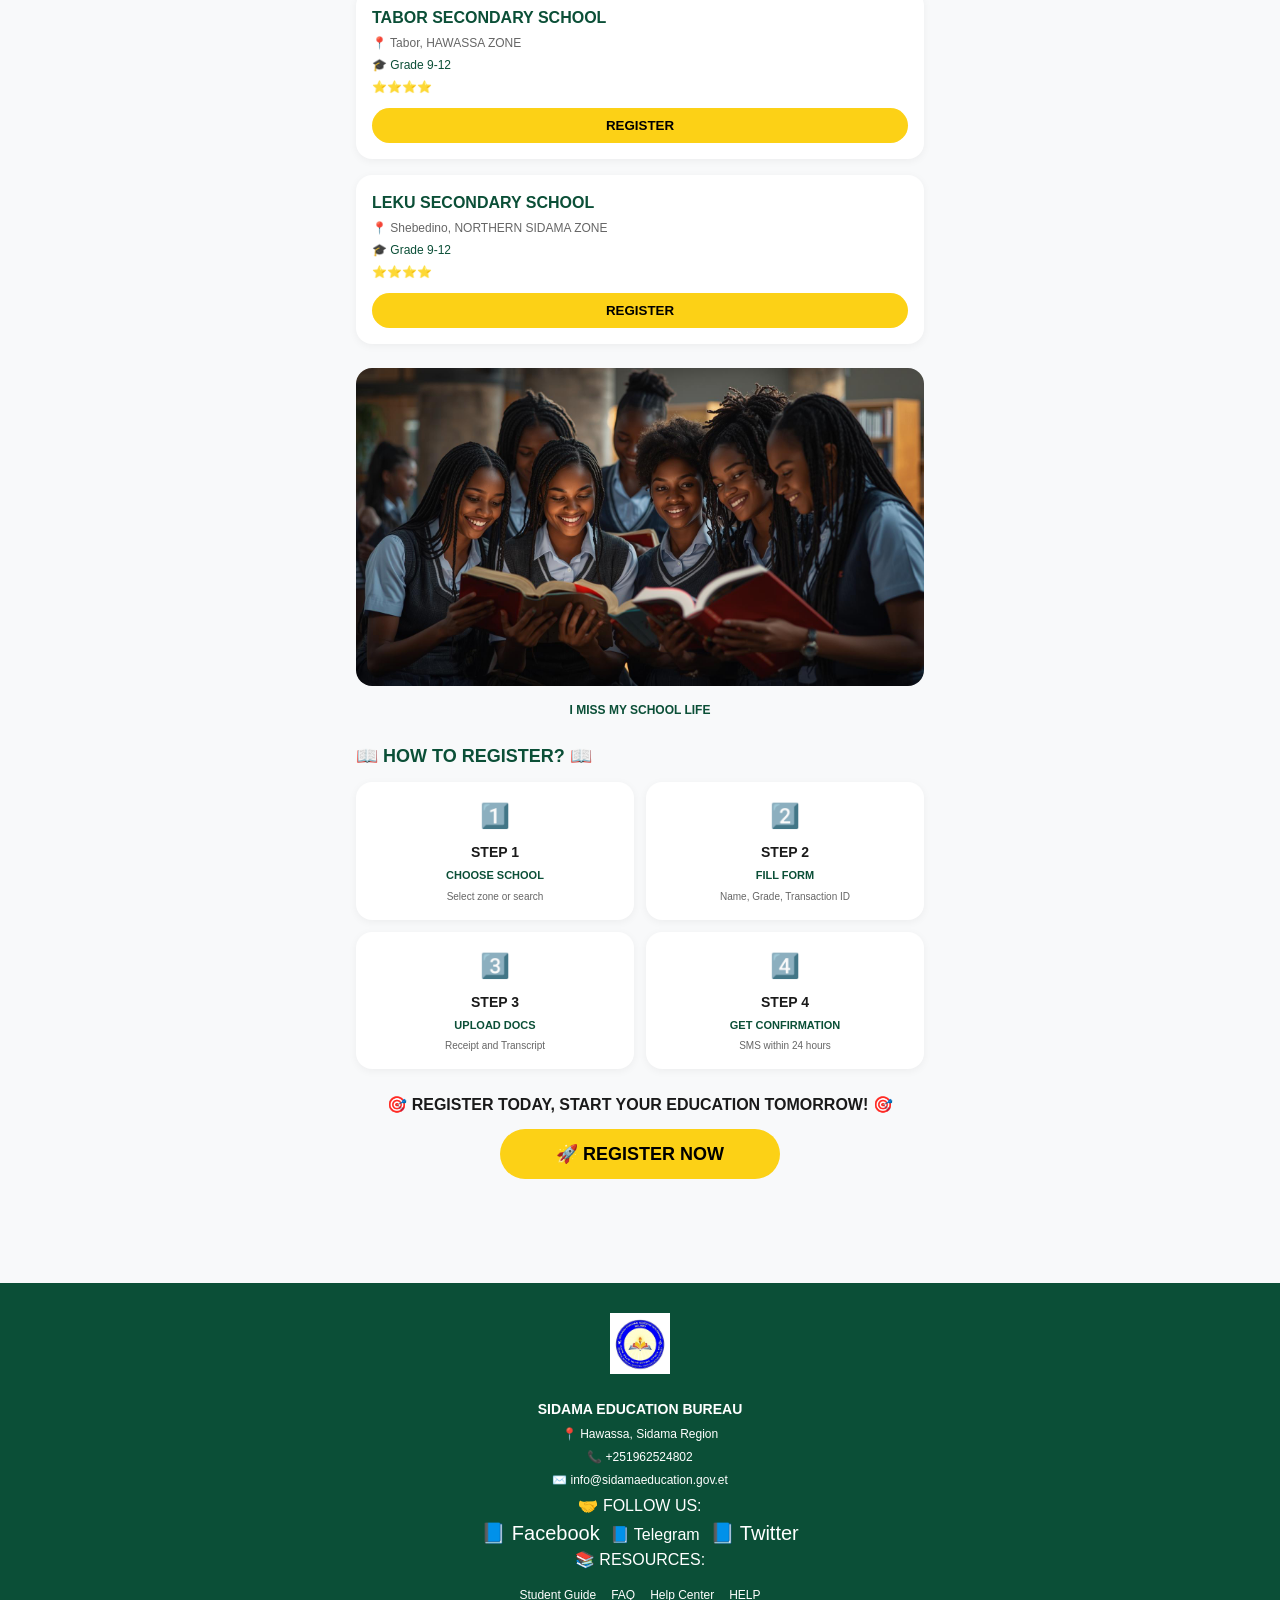
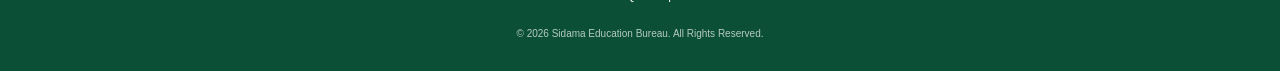
==== commit 2abc1cf8: "Update bureau name data-key in index.html" ====
--- a/index.html
+++ b/index.html
@@ -48,7 +48,7 @@
 
 <div class="logo-box">
     <img src="logo.png" alt="Logo" class="logo-img">
-    <h2 class="bureau-name" data-key="bureau">SIDAMA REGION EDUCATION BUREAU</h2>
+    <h2 class="bureau-name" data-key="home_title">SIDAMA REGION EDUCATION BUREAU</h2>
 </div>
 
 <div class="hero-box">
@@ -155,4 +155,4 @@
 
 <script src="main.js"></script>
 </body>
-        </html>
+    </html>
--- a/style.css
+++ b/style.css
@@ -4,7 +4,7 @@
    ALL STYLES FROM ALL PAGES
    ========================================== */
 
-/* 1. RESET & BASE */
+/* RESET & BASE */
 * {
     margin: 0;
     padding: 0;
@@ -18,7 +18,7 @@
     line-height: 1.5;
 }
 
-/* 2. TOP BAR */
+/* TOP BAR */
 .top-bar {
     background: #0b4f37;
     padding: 12px 16px;
@@ -60,7 +60,7 @@
     font-weight: bold;
 }
 
-/* 3. MOBILE MENU */
+/* MOBILE MENU */
 .mobile-menu {
     position: fixed;
     top: 0;
@@ -112,14 +112,14 @@
     cursor: pointer;
 }
 
-/* 4. MAIN CONTENT */
+/* MAIN */
 main {
     max-width: 600px;
     margin: 0 auto;
     padding: 20px 16px 40px;
 }
 
-/* 5. BACK BUTTON */
+/* BACK BUTTON */
 .back-btn {
     background: none;
     border: none;
@@ -132,15 +132,15 @@
     gap: 5px;
 }
 
-/* 6. PAGE TITLE */
+/* PAGE TITLE */
 .page-title {
-    font-size: 24px;
-    color: #0b4f37;
-    margin-bottom: 20px;
-    text-align: center;
-}
-
-/* 7. ZONES */
+    font-size: 28px;
+    color: #0b4f37;
+    margin-bottom: 20px;
+    text-align: center;
+}
+
+/* ZONES */
 .zones-grid {
     display: flex;
     flex-direction: column;
@@ -193,7 +193,7 @@
     font-size: 12px;
 }
 
-/* 8. WOREDA */
+/* WOREDA */
 .woredas-grid {
     display: flex;
     flex-direction: column;
@@ -235,7 +235,7 @@
     border-bottom: 1px solid #eee;
 }
 
-/* 9. SCHOOLS */
+/* SCHOOLS */
 .schools-section {
     margin-top: 24px;
     padding-top: 20px;
@@ -333,7 +333,7 @@
     color: #666;
 }
 
-/* 10. INDEX PAGE SPECIFIC */
+/* INDEX PAGE */
 .logo-box {
     text-align: center;
     margin-bottom: 20px;
@@ -628,7 +628,7 @@
     margin-bottom: 12px;
 }
 
-/* 11. ABOUT PAGE */
+/* ABOUT PAGE */
 .about-logo {
     text-align: center;
     margin-bottom: 24px;
@@ -680,7 +680,7 @@
     color: #0b4f37;
 }
 
-/* 12. CONTACT PAGE */
+/* CONTACT PAGE */
 .contact-logo {
     text-align: center;
     margin-bottom: 24px;
@@ -756,7 +756,7 @@
     font-size: 14px;
 }
 
-/* 13. HELP/FAQ PAGE */
+/* HELP/FAQ PAGE */
 .help-logo {
     text-align: center;
     margin-bottom: 24px;
@@ -848,7 +848,7 @@
     font-weight: bold;
 }
 
-/* 14. SEARCH PAGE */
+/* SEARCH PAGE */
 .search-query {
     font-size: 14px;
     color: #666;
@@ -865,7 +865,7 @@
     color: #0b4f37;
 }
 
-/* 15. FOOTER */
+/* FOOTER */
 footer {
     background: #0b4f37;
     color: white;
@@ -923,7 +923,7 @@
     opacity: 0.7;
 }
 
-/* 16. RESPONSIVE */
+/* RESPONSIVE */
 @media (max-width: 480px) {
     .benefits-grid {
         grid-template-columns: 1fr 1fr;
@@ -946,4 +946,4 @@
         font-size: 10px;
         padding: 4px 8px;
     }
-}+   }
